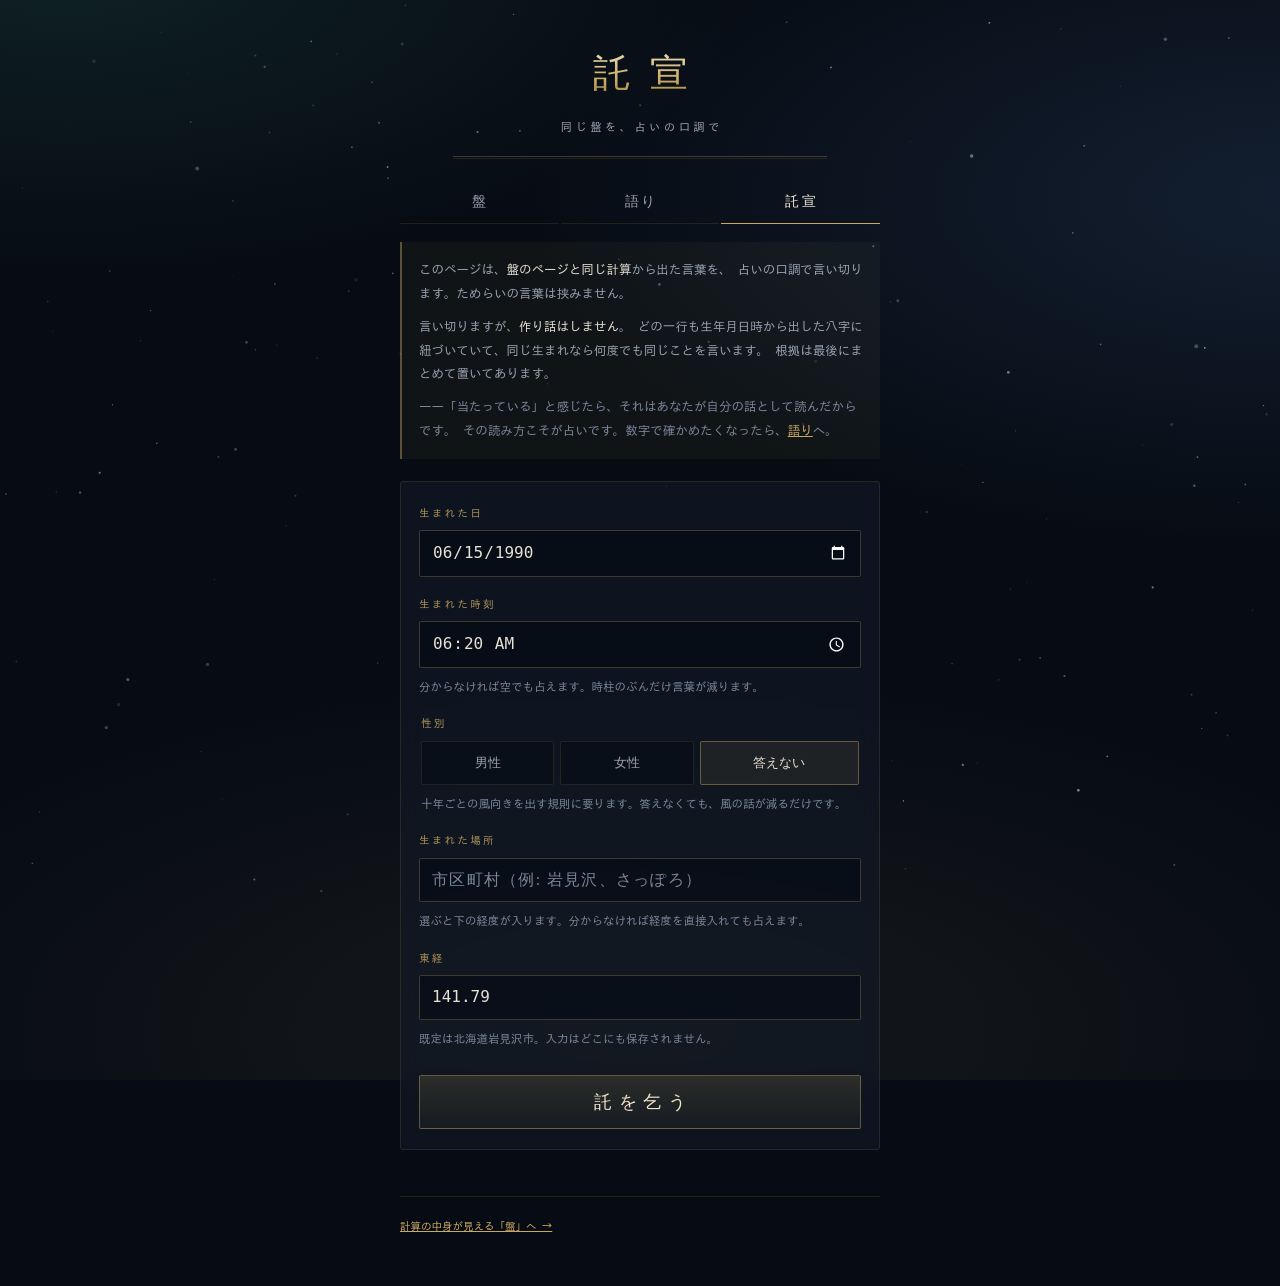
==== oracle.html @ 0c6a4d1a "Add the 託宣 page, a place box that never asks anyone, and stop the checks lying about pages Three thi" ====
<!doctype html>
<html lang="ja">
<head>
<meta charset="utf-8">
<meta name="viewport" content="width=device-width, initial-scale=1, viewport-fit=cover">
<meta name="color-scheme" content="dark">
<meta name="theme-color" content="#070C14">
<link rel="manifest" href="manifest.webmanifest">
<link rel="icon" href="app/icons/icon.svg" type="image/svg+xml">
<link rel="apple-touch-icon" href="app/icons/apple-touch-icon.png">
<!-- iOS reads these rather than the manifest for the status bar and title. The
     manifest is still what declares the scope, and the scope is what keeps a
     tap on the footer link inside the app instead of bouncing out to Safari. -->
<meta name="apple-mobile-web-app-capable" content="yes">
<meta name="apple-mobile-web-app-status-bar-style" content="black-translucent">
<meta name="apple-mobile-web-app-title" content="託宣">
<title>託宣 — 命式</title>
<link rel="stylesheet" href="app/style.css">
</head>
<body class="oracle-page">

<canvas id="sky" aria-hidden="true"></canvas>

<noscript>
  <p class="notice">このページは JavaScript で計算します。有効にしてください。</p>
</noscript>

<header class="masthead">
  <h1>託宣</h1>
  <p class="subtitle">同じ盤を、占いの口調で</p>
</header>

<nav class="tabs" aria-label="ページ">
  <a href="index.html">盤</a>
  <a href="voice.html">語り</a>
  <a href="oracle.html" aria-current="page">託宣</a>
</nav>

<main>

  <!--
    The caution, said once.

    The other two pages hedge every few sentences, and that is exactly what
    keeps them from ever landing. Here it is stated plainly at the entrance and
    then not repeated, because a warning threaded through every line is not
    honesty — it is a way of having it both ways.
  -->
  <section class="oath">
    <p>
      このページは、<strong>盤のページと同じ計算</strong>から出た言葉を、
      占いの口調で言い切ります。ためらいの言葉は挟みません。
    </p>
    <p>
      言い切りますが、<strong>作り話はしません</strong>。
      どの一行も生年月日時から出した八字に紐づいていて、同じ生まれなら何度でも同じことを言います。
      根拠は最後にまとめて置いてあります。
    </p>
    <p class="oath-close">
      ——「当たっている」と感じたら、それはあなたが自分の話として読んだからです。
      その読み方こそが占いです。数字で確かめたくなったら、<a href="voice.html">語り</a>へ。
    </p>
  </section>

  <div id="boot" class="boot"><p class="boot-line">天体暦を読み込んでいます…</p></div>

  <form id="form" class="panel" hidden>
    <div class="field">
      <label for="birthdate">生まれた日</label>
      <input type="date" id="birthdate" name="birthdate" value="1990-06-15"
             min="1800-01-01" max="2399-12-31" required>
    </div>

    <div class="field">
      <label for="birthtime">生まれた時刻</label>
      <input type="time" id="birthtime" name="birthtime" value="06:20" step="60">
      <p class="hint">分からなければ空でも占えます。時柱のぶんだけ言葉が減ります。</p>
    </div>

    <fieldset class="field">
      <legend id="sex-label">性別</legend>
      <div id="sex" class="choices" role="group" aria-labelledby="sex-label"></div>
      <p class="hint">十年ごとの風向きを出す規則に要ります。答えなくても、風の話が減るだけです。</p>
    </fieldset>

    <div class="field">
      <label for="longitude">東経</label>
      <input type="number" id="longitude" value="141.79" min="122" max="154" step="any" inputmode="decimal" required>
      <p class="hint">既定は北海道岩見沢市。入力はどこにも保存されません。</p>
    </div>

    <button type="submit" class="primary" id="cast">託を乞う</button>
  </form>

  <div id="output" class="output" hidden></div>
</main>

<footer class="colophon">
  <p class="version">
    <a href="index.html">計算の中身が見える「盤」へ →</a>
  </p>
</footer>

<script type="module" src="app/oracle-main.js"></script>
<script>
// Offline. Registered from the page rather than bundled into the modules so a
// failure here can never stop the app from running online.
if ('serviceWorker' in navigator) {
  addEventListener('load', () => {
    navigator.serviceWorker.register('sw.js', { scope: './' }).catch((error) => {
      console.warn('offline cache unavailable:', error);
    });
  });
}
</script>
</body>
</html>
---- app/style.css ----
/*
 * Visual design.
 *
 * The reference is a 羅盤 — the lacquered, brass-ruled diviner's compass — laid
 * on a night sky: concentric rings, dense registers, gold rules, and 朱 spent
 * on one thing only. The form is borrowed; none of its claims are.
 *
 * The five element colours are a system of five equal terms, so none is
 * promoted to "the accent". They appear as marks and glows beside characters
 * that already name themselves — colour is never the only encoding.
 */

:root {
  /*
   * 五行五色, re-stepped for a dark ground.
   *
   * The original spec palette (木 #2E5E4E, 火 #A8322D, 土 #A88B3F, 金 #D8D5CC,
   * 水 #1C2430) fails as a categorical set here, measured rather than judged:
   * 木↔火 separate by only ΔE 5.6 under protanopia, and 水 *is* the background
   * (contrast 1.12 — invisible). These keep the same five hues and readings but
   * pass CVD separation (worst pair ΔE 8.6), the normal-vision floor (16.0) and
   * 3:1 contrast on every slot. 金 stays near-achromatic because that is what
   * 金 means; the 干支 character beside it always carries the identity.
   */
  --el-wood:  #3FA98A;
  --el-fire:  #E2574B;
  --el-earth: #D9A441;
  --el-metal: #DED8CA;
  --el-water: #5A8FD8;

  /* Ground and rules */
  --ground: #070C14;
  --ground-2: #0C1420;
  --panel: rgba(18, 27, 40, 0.62);
  --brass: #C9A961;
  --brass-dim: rgba(201, 169, 97, 0.42);
  --brass-faint: rgba(201, 169, 97, 0.16);
  --cinnabar: #D4514A;

  --ink: #E7E1D4;
  --ink-dim: #98A2B0;
  /*
   * The smallest text in the app carries the source chips (.cite) and every
   * disclaimer (.hint) — the two things that have to be readable for the
   * honesty claims to mean anything. The old #626C7C measured 3.69:1 on the
   * ground and 3.23:1 over the aurora, both under the 4.5:1 floor for text
   * this size. Same hue, raised until it passes: 5.32:1 and 4.65:1.
   */
  --ink-faint: #7A869A;
  --rule: rgba(201, 169, 97, 0.13);
  --rule-strong: rgba(201, 169, 97, 0.28);

  /* No web fonts: fetching one would break "no network after load".
     iOS supplies Hiragino Mincho, which sets vertically — the chart is built
     around that. Fallbacks are all faces that set vertically, because a font
     without vertical metrics gives every glyph a zero vertical advance and
     piles the characters on top of one another. */
  --mincho: "Hiragino Mincho ProN", "HiraMinProN-W3", "Yu Mincho", YuMincho,
            "Noto Serif JP", "Noto Serif CJK JP", "Source Han Serif JP",
            "IPAmjMincho", "IPAMincho", "MS Mincho", "Songti SC", serif;
  --mono: ui-monospace, "SF Mono", SFMono-Regular, Menlo, "DejaVu Sans Mono", monospace;
  --gothic: "Hiragino Sans", "Hiragino Kaku Gothic ProN", "Yu Gothic",
            "Noto Sans JP", "Noto Sans CJK JP", "IPAGothic", system-ui, sans-serif;
}

*, *::before, *::after { box-sizing: border-box; }
html { -webkit-text-size-adjust: 100%; }

body {
  margin: 0;
  padding: 0 16px calc(40px + env(safe-area-inset-bottom));
  background: var(--ground);
  color: var(--ink);
  font-family: var(--gothic);
  font-size: 15px;
  line-height: 1.75;
  overflow-x: hidden;
}

/* Two soft aurorae, fixed behind everything. Large, slow, and low-contrast so
   they read as depth rather than as decoration. */
body::before {
  content: "";
  position: fixed;
  inset: -20% -30%;
  z-index: -2;
  pointer-events: none;
  background:
    radial-gradient(48% 34% at 22% 12%, rgba(63, 169, 138, 0.13), transparent 70%),
    radial-gradient(52% 38% at 82% 30%, rgba(90, 143, 216, 0.14), transparent 72%),
    radial-gradient(60% 40% at 50% 96%, rgba(201, 169, 97, 0.08), transparent 70%),
    var(--ground);
}

#sky {
  position: fixed;
  inset: 0;
  z-index: -1;
  width: 100%;
  height: 100%;
  pointer-events: none;
}

main { max-width: 480px; margin: 0 auto; position: relative; }

/* --- masthead ------------------------------------------------------------ */

.masthead {
  max-width: 480px;
  margin: 0 auto;
  padding: 40px 0 22px;
  text-align: center;
  position: relative;
}
.masthead h1 {
  font-family: var(--mincho);
  font-size: 38px;
  font-weight: 400;
  letter-spacing: 0.5em;
  margin: 0;
  text-indent: 0.5em;
  background: linear-gradient(180deg, #F6EBD2 0%, var(--brass) 62%, #8A6E33 100%);
  -webkit-background-clip: text;
  background-clip: text;
  color: transparent;
}
.subtitle {
  margin: 10px 0 0;
  font-size: 11px;
  color: var(--ink-dim);
  letter-spacing: 0.34em;
  text-indent: 0.34em;
}
/* A brass double-rule, as on the rim of a compass. */
.masthead::after {
  content: "";
  display: block;
  margin: 20px auto 0;
  width: 78%;
  height: 3px;
  border-top: 1px solid var(--rule-strong);
  border-bottom: 1px solid var(--rule);
}

/* --- boot / failure ------------------------------------------------------ */

.boot { padding: 46px 0; color: var(--ink-dim); font-size: 13px; text-align: center; }
.boot-line { margin: 0; letter-spacing: 0.16em; }
.boot.failed { text-align: left; color: var(--ink); }
.boot.failed .boot-line { margin-bottom: 12px; }
.boot .remedy {
  margin: 0;
  font-size: 12.5px;
  color: var(--ink-dim);
  border-left: 2px solid var(--cinnabar);
  padding-left: 13px;
}

/* --- form ---------------------------------------------------------------- */

.panel {
  padding: 22px 18px 20px;
  margin-top: 22px;
  background: var(--panel);
  border: 1px solid var(--rule);
  border-radius: 3px;
  -webkit-backdrop-filter: blur(9px);
  backdrop-filter: blur(9px);
}

.field { margin-bottom: 18px; border: 0; padding: 0; min-width: 0; }
.field-pair { display: flex; gap: 12px; }
.field-pair .field { flex: 1 1 0; }

label, legend {
  display: block;
  font-size: 10.5px;
  letter-spacing: 0.22em;
  color: var(--brass);
  margin-bottom: 8px;
  padding: 0;
  opacity: 0.85;
}

input[type="date"], input[type="time"], input[type="number"], input[type="text"] {
  width: 100%;
  padding: 11px 12px;
  background: rgba(7, 12, 20, 0.66);
  border: 1px solid var(--rule-strong);
  border-radius: 2px;
  color: var(--ink);
  font-family: var(--mono);
  font-size: 16px; /* 16px keeps iOS from zooming the viewport on focus */
  line-height: 1.3;
  min-height: 44px;
}
input:focus-visible { outline: none; border-color: var(--brass); }
input[type="text"] { font-family: var(--mincho); letter-spacing: 0.08em; }
input::placeholder { color: var(--ink-faint); }
/* min-width:0 lets a flex item shrink below its intrinsic width. */
.field-pair .field { min-width: 0; }

.choices { display: flex; flex-wrap: wrap; gap: 6px; }
.choice {
  flex: 1 1 auto;
  padding: 9px 4px;
  min-height: 44px;
  background: rgba(7, 12, 20, 0.6);
  border: 1px solid var(--rule);
  border-radius: 2px;
  color: var(--ink-dim);
  font-family: var(--mono);
  font-size: 13px;
  cursor: pointer;
  white-space: nowrap;
  transition: border-color 180ms ease, color 180ms ease;
}
.choice[aria-pressed="true"] {
  color: var(--ink);
  border-color: var(--brass-dim);
  background: rgba(201, 169, 97, 0.09);
}

.hint { margin: 9px 0 0; font-size: 11.5px; line-height: 1.7; color: var(--ink-faint); }
.hint a { color: var(--ink-dim); }
.hint strong { color: var(--ink-dim); font-weight: 400; }

button.primary {
  width: 100%;
  min-height: 50px;
  margin-top: 8px;
  padding: 14px;
  background: linear-gradient(180deg, rgba(201, 169, 97, 0.16), rgba(201, 169, 97, 0.05));
  border: 1px solid var(--brass-dim);
  border-radius: 2px;
  color: #F2E6CB;
  font-family: var(--mincho);
  font-size: 18px;
  letter-spacing: 0.36em;
  text-indent: 0.36em;
  cursor: pointer;
}
button.primary:active { background: rgba(201, 169, 97, 0.2); }

/* --- sections ------------------------------------------------------------ */

.output { padding-top: 6px; }
.section { margin-top: 34px; }
.section > h2 {
  font-size: 10.5px;
  font-weight: 400;
  letter-spacing: 0.26em;
  color: var(--brass);
  opacity: 0.85;
  margin: 0 0 14px;
  padding-bottom: 8px;
  border-bottom: 1px solid var(--rule);
}

/* --- 天盤 ---------------------------------------------------------------- */

.dial-wrap { margin: 4px -4px 0; }
.dial { width: 100%; height: auto; display: block; overflow: visible; }

.dial-rim { fill: none; stroke: var(--brass-dim); stroke-width: 1; }
.dial-rule { fill: none; stroke: var(--brass-faint); stroke-width: 1; }

.sector { fill: rgba(201, 169, 97, 0.035); stroke: var(--brass-faint); stroke-width: 0.7; }
.sector.is-live {
  fill: rgba(201, 169, 97, 0.16);
  stroke: var(--brass-dim);
  stroke-width: 1;
}
.sector-label {
  font-family: var(--mincho);
  font-size: 15px;
  fill: var(--ink-faint);
  transition: fill 400ms ease, font-size 400ms ease;
}
.sector-label.is-live { fill: #F4E7C8; font-size: 18px; }

.tick { stroke: var(--brass-faint); stroke-width: 1; }
.tick-setsu { stroke: var(--brass-dim); stroke-width: 1.4; }

/* 立春: the origin the whole ordering is measured from. */
.origin-mark { fill: var(--cinnabar); }

.sun { fill: #FFE9A8; }
.sun-ray {
  stroke: rgba(255, 233, 168, 0.32);
  stroke-width: 1;
  stroke-dasharray: 2 5;
}

.hour-sector { fill: rgba(90, 143, 216, 0.05); stroke: var(--brass-faint); stroke-width: 0.7; }
.hour-sector.is-live { fill: rgba(201, 169, 97, 0.14); stroke: var(--brass-dim); }
.hour-label {
  font-family: var(--mincho);
  font-size: 12px;
  fill: var(--ink-faint);
  transition: fill 400ms ease;
}
.hour-label.is-live { fill: var(--ink); font-size: 14px; }

/* The two clocks. The angle between them is the correction. */
.hand { transform-box: view-box; transform-origin: 180px 180px; }
.hand-line { stroke-width: 2; stroke-linecap: round; }
.hand-standard .hand-line { stroke: var(--ink-dim); stroke-dasharray: 4 3; }
.hand-standard .hand-tip { fill: var(--ink-faint); }
.hand-apparent .hand-line { stroke: #F7E9C6; stroke-width: 2.5; }
.hand-apparent .hand-tip { fill: #F4E7C8; }
.hand.is-active .hand-line { filter: url(#soft-glow); }
/* The wedge between the two clocks. At 27 minutes this is only ~7° wide, so it
   is lit brightly and the exact times are also printed below the dial — the
   geometry stays honest instead of being exaggerated to look impressive. */
.clock-gap { fill: rgba(201, 169, 97, 0.22); }

/* The error bar, swept around the active clock. */
.error-arc {
  fill: none;
  stroke: var(--cinnabar);
  stroke-width: 3;
  stroke-linecap: round;
}

.core-stem {
  font-family: var(--mincho);
  font-size: 46px;
  fill: var(--ink);
}
.core-stem.el-wood  { fill: var(--el-wood); }
.core-stem.el-fire  { fill: var(--el-fire); }
.core-stem.el-earth { fill: var(--el-earth); }
.core-stem.el-metal { fill: var(--el-metal); }
.core-stem.el-water { fill: var(--el-water); }
.core-caption { font-size: 8.5px; letter-spacing: 0.3em; fill: var(--ink-faint); }
.dial-note { font-size: 11px; letter-spacing: 0.2em; fill: var(--ink-faint); }

.dial-readout {
  display: grid;
  grid-template-columns: auto 1fr auto;
  gap: 6px 10px;
  align-items: center;
  margin-top: 10px;
  padding: 11px 13px;
  border: 1px solid var(--rule);
  border-radius: 3px;
  background: rgba(18, 27, 40, 0.42);
  font-family: var(--mono);
  font-size: 12px;
}
.dial-readout i { width: 16px; height: 2px; border-radius: 1px; display: block; }
.dial-readout .k-std { background: var(--ink-dim); }
.dial-readout .k-app { background: var(--brass); }
.dial-readout .k-err { background: var(--cinnabar); }
.dial-readout .ro-name { color: var(--ink-dim); font-family: var(--gothic); font-size: 11.5px; }
.dial-readout .ro-value { text-align: right; color: var(--ink); }
.dial-readout .ro-value.dim { color: var(--ink-dim); }
.dial-readout .ro-delta { color: var(--brass); }

/* The inspect line the dial writes into on touch or keyboard focus. */
.dial-inspect {
  margin: 10px 0 0;
  min-height: 1.9em;
  font-size: 12px;
  color: var(--ink-faint);
  text-align: center;
  transition: color 200ms ease;
}
.dial-inspect.is-live { color: var(--ink-dim); }
.dial-inspect .ins-value {
  font-family: var(--mono);
  color: var(--ink);
  margin-right: 9px;
}
.dial-inspect .ins-title { font-family: var(--mincho); font-size: 14px; color: var(--ink); }
.dial-inspect .ins-note { margin-left: 9px; font-family: var(--mono); font-size: 11px; }

/* Marks respond to being touched or focused. */
.sector, .hour-sector { transition: fill 160ms ease, stroke 160ms ease; }
.sector.is-hot { fill: rgba(201, 169, 97, 0.26); stroke: var(--brass); }
.hour-sector.is-hot { fill: rgba(201, 169, 97, 0.22); stroke: var(--brass); }
.sector:focus-visible, .hour-sector:focus-visible { outline: none; stroke: var(--brass); stroke-width: 2; }
.sector, .hour-sector { cursor: pointer; }

/* Only the sectors are hit targets. Everything drawn over them — the branch
   characters, the hands, the Sun — must let the pointer through, or the mark
   stops responding exactly where the reader aims: at the character. */
.sector-label, .hour-label, .tick, .origin-mark, .sun, .sun-ray,
.hand, .clock-gap, .error-arc, .core-stem, .core-caption, .core-halo,
.dial-note, .dial-rim, .dial-rule { pointer-events: none; }

/* --- the four pillars ---------------------------------------------------- */

/* In vertical-rl the inline axis runs top-to-bottom and the block axis runs
   right-to-left, which inverts what flex-direction means. `column` on the
   chart lays the pillars out horizontally, right to left; `row` inside a
   pillar stacks its characters downwards. Swapping these two is what makes a
   "vertical" chart come out sideways. */
.chart {
  writing-mode: vertical-rl;
  text-orientation: upright;
  display: flex;
  flex-direction: column;
  justify-content: space-around;
  align-items: flex-start;
  font-family: var(--mincho);
  padding: 22px 10px 20px;
  border-top: 1px solid var(--rule-strong);
  border-bottom: 1px solid var(--rule-strong);
  background: linear-gradient(180deg, rgba(18, 27, 40, 0.5), rgba(7, 12, 20, 0.2));
  /* An orthogonal flow sizes its block axis (the width) to content, so the
     width has to be asked for explicitly to spread the four pillars. */
  width: 100%;
  overflow-x: auto;
}

.pillar { display: flex; flex-direction: row; align-items: center; gap: 15px; }
/* Left as normal inline flow: the inline axis already runs downwards, so the
   two characters stack without any flex involvement. Making this a flex
   container collapses the glyphs to zero inline size. */
.pillar-glyphs { display: block; text-align: center; }

.pillar-label {
  font-size: 10px;
  color: var(--brass);
  opacity: 0.7;
  letter-spacing: 0.24em;
  font-family: var(--gothic);
}

.glyph {
  position: relative;
  display: inline-block;
  font-size: 42px;
  line-height: 1.3;
  color: #EFE9DB;
  text-shadow: 0 0 18px var(--mark, transparent);
}
/* The element mark: a thin rule alongside the character. Physical positioning
   is deliberate — the writing mode is known and fixed here. */
.glyph::before {
  content: "";
  position: absolute;
  left: -8px;
  top: 50%;
  transform: translateY(-50%);
  width: 2px;
  height: 27px;
  background: var(--mark, transparent);
  border-radius: 1px;
  box-shadow: 0 0 7px var(--mark, transparent);
}
.glyph.wood  { --mark: var(--el-wood); }
.glyph.fire  { --mark: var(--el-fire); }
.glyph.earth { --mark: var(--el-earth); }
.glyph.metal { --mark: var(--el-metal); }
.glyph.water { --mark: var(--el-water); }

.pillar-empty {
  font-size: 22px;
  color: var(--ink-faint);
  font-family: var(--mono);
  writing-mode: horizontal-tb;
}

/* The one place motion is spent: a pillar that changes physically swaps. */
@keyframes swap-out {
  from { transform: translateY(0); opacity: 1; }
  to   { transform: translateY(-15px); opacity: 0; }
}
@keyframes swap-in {
  from { transform: translateY(18px); opacity: 0; }
  to   { transform: translateY(0); opacity: 1; }
}
.glyph.is-leaving { animation: swap-out 150ms ease forwards; }
.glyph.is-entering { animation: swap-in 280ms cubic-bezier(.2,.7,.3,1) forwards; }

/* --- 五行 balance -------------------------------------------------------- */

.balance { display: grid; gap: 9px; }
.balance-row { display: grid; grid-template-columns: 22px 1fr 20px; align-items: center; gap: 10px; }
.balance-name { font-family: var(--mincho); font-size: 16px; }
.balance-track {
  height: 6px;
  border-radius: 3px;
  background: rgba(255, 255, 255, 0.05);
  overflow: hidden;
}
.balance-fill { height: 100%; border-radius: 3px; }
.balance-count { font-family: var(--mono); font-size: 12px; color: var(--ink-dim); text-align: right; }
.balance-row.is-empty .balance-name,
.balance-row.is-empty .balance-count { color: var(--ink-faint); opacity: 0.55; }
.balance-sources {
  margin: 10px 0 0;
  font-size: 11px;
  color: var(--ink-faint);
  font-family: var(--mono);
  line-height: 1.9;
}

.el-wood  { color: var(--el-wood); }
.el-fire  { color: var(--el-fire); }
.el-earth { color: var(--el-earth); }
.el-metal { color: var(--el-metal); }
.el-water { color: var(--el-water); }
.bg-wood  { background: var(--el-wood); }
.bg-fire  { background: var(--el-fire); }
.bg-earth { background: var(--el-earth); }
.bg-metal { background: var(--el-metal); }
.bg-water { background: var(--el-water); }

/* --- the reading (§8) ---------------------------------------------------- */

.reading-lead {
  padding: 14px 15px;
  margin-bottom: 6px;
  border: 1px solid var(--rule);
  border-radius: 3px;
  background: rgba(201, 169, 97, 0.06);
}
.reading-lead-text {
  margin: 0;
  font-family: var(--mincho);
  font-size: 18px;
  line-height: 1.8;
  color: #F2E9D6;
}

.reading-group {
  display: flex;
  align-items: baseline;
  gap: 10px;
  margin: 22px 0 10px;
  padding-bottom: 6px;
  border-bottom: 1px solid var(--rule);
}
.reading-group-label {
  font-family: var(--mincho);
  font-size: 15px;
  color: var(--brass);
  letter-spacing: 0.2em;
}
.reading-group-note { font-size: 11px; color: var(--ink-faint); }

.reading { display: grid; gap: 14px; }
.reading-item {
  border-left: 2px solid var(--brass-dim);
  padding: 2px 0 2px 13px;
}
.reading-text {
  margin: 0;
  font-family: var(--mincho);
  font-size: 15px;
  line-height: 1.9;
  color: var(--ink);
}
/* The citations are quiet but never hidden — they are the guarantee. */
.reading-freq {
  margin: 6px 0 0;
  font-family: var(--mono);
  font-size: 11px;
  color: var(--ink-faint);
}
/* An unusual configuration is the part of a chart worth looking at. */
.reading-freq.is-rare { color: var(--brass); }

.reading-source {
  margin: 7px 0 0;
  display: flex;
  flex-wrap: wrap;
  gap: 5px;
}
.cite {
  font-family: var(--mono);
  font-size: 10px;
  line-height: 1.6;
  color: var(--ink-faint);
  border: 1px solid var(--rule);
  border-radius: 2px;
  padding: 1px 6px;
  white-space: nowrap;
}

.gloss { margin-top: 20px; border-top: 1px solid var(--rule); }
.gloss-summary {
  list-style: none;
  padding: 11px 0;
  font-size: 11.5px;
  letter-spacing: 0.16em;
  color: var(--brass);
  cursor: pointer;
}
.gloss-summary::-webkit-details-marker { display: none; }
.gloss-summary::after { content: " ＋"; color: var(--ink-faint); }
.gloss[open] .gloss-summary::after { content: " −"; }
.gloss th { font-family: var(--mincho); font-size: 14px; color: var(--ink); white-space: nowrap; padding-right: 12px; }
.gloss td { font-size: 11.5px; color: var(--ink-dim); line-height: 1.75; }

/* --- 時の欄 — four zoom levels in one column ----------------------------- */

.when { display: grid; gap: 3px; margin: 2px 0 16px; }
.when-row {
  display: grid;
  grid-template-columns: 44px 1fr auto auto;
  align-items: center;
  gap: 10px;
  padding: 10px 12px;
  border-left: 3px solid var(--ink-faint);
  background: rgba(18, 27, 40, 0.45);
  border-radius: 0 2px 2px 0;
}
.when-row.is-needed { border-left-color: var(--el-wood); }
.when-row.is-avoided { border-left-color: var(--el-fire); }
.when-scale { font-size: 11px; color: var(--brass); letter-spacing: 0.1em; }
.when-when { font-family: var(--mono); font-size: 11px; color: var(--ink-faint); }
.when-pillar { font-family: var(--mincho); font-size: 18px; letter-spacing: 0.1em; }
.when-fit { font-size: 11.5px; color: var(--ink-dim); min-width: 3.6em; text-align: right; }
.when-row.is-needed .when-fit { color: var(--el-wood); }
.when-row.is-avoided .when-fit { color: var(--el-fire); }
/* The innermost scale is the one a returning reader came for. */
.when-row:last-child { box-shadow: inset 0 0 0 1px var(--brass-faint); }

/* --- 大運 timeline ------------------------------------------------------- */

.luck { display: grid; gap: 3px; margin: 4px 0 14px; }
.luck-row {
  display: grid;
  grid-template-columns: 78px 1fr auto;
  align-items: center;
  gap: 10px;
  padding: 9px 11px;
  border-left: 3px solid var(--ink-faint);
  background: rgba(18, 27, 40, 0.4);
  border-radius: 0 2px 2px 0;
  font-size: 12.5px;
}
.luck-row.is-needed { border-left-color: var(--el-wood); }
.luck-row.is-avoided { border-left-color: var(--el-fire); }
.luck-row.is-neutral { border-left-color: var(--ink-faint); }
.luck-row.is-now {
  background: rgba(201, 169, 97, 0.14);
  box-shadow: inset 0 0 0 1px var(--brass-dim);
}
.luck-age { font-family: var(--mono); color: var(--ink-dim); font-size: 11.5px; }
.luck-pillar { font-family: var(--mincho); font-size: 17px; letter-spacing: 0.1em; }
.luck-fit { font-size: 11.5px; color: var(--ink-dim); }
.luck-row.is-needed .luck-fit { color: var(--el-wood); }
.luck-row.is-avoided .luck-fit { color: var(--el-fire); }
.luck-now {
  grid-column: 1 / -1;
  font-family: var(--mono);
  font-size: 10.5px;
  color: var(--brass);
}

/* --- 語り page ----------------------------------------------------------- */

/* States the change of register before anything else on the page. */
.register {
  max-width: 480px;
  margin: 0 auto 6px;
  padding: 13px 15px;
  border: 1px solid var(--rule-strong);
  border-left: 2px solid var(--cinnabar);
  border-radius: 3px;
  background: rgba(212, 81, 74, 0.06);
  font-size: 12px;
  line-height: 1.85;
  color: var(--ink-dim);
}
.register strong { color: var(--ink); font-weight: 400; }
.register a { color: var(--brass); }

/* The name, first and largest — it is what the reader keeps. */
.hero {
  margin-top: 22px;
  padding: 24px 20px 20px;
  border: 1px solid var(--brass-dim);
  border-radius: 3px;
  background: linear-gradient(180deg, rgba(201,169,97,0.10), rgba(201,169,97,0.02));
  text-align: center;
}
.hero-eyebrow {
  margin: 0;
  font-size: 10.5px;
  letter-spacing: 0.3em;
  color: var(--brass);
  opacity: 0.8;
}
.hero-name {
  margin: 8px 0 0;
  font-family: var(--mincho);
  font-size: 40px;
  line-height: 1.35;
  letter-spacing: 0.1em;
  background: linear-gradient(180deg, #FBF2DE 0%, var(--brass) 70%, #96773A 100%);
  -webkit-background-clip: text;
  background-clip: text;
  color: transparent;
}
.hero-verdict {
  margin: 14px 0 0;
  display: flex;
  align-items: center;
  justify-content: center;
  gap: 10px;
  flex-wrap: wrap;
}
.hero-badge {
  font-family: var(--mincho);
  font-size: 15px;
  letter-spacing: 0.16em;
  padding: 3px 12px;
  border-radius: 2px;
  border: 1px solid var(--rule-strong);
}
.hero-badge.is-weak { color: var(--el-water); border-color: rgba(90,143,216,0.5); }
.hero-badge.is-strong { color: var(--el-fire); border-color: rgba(226,87,75,0.5); }
.hero-badge.is-neutral { color: var(--el-earth); border-color: rgba(217,164,65,0.5); }
.hero-need { font-family: var(--mincho); font-size: 17px; color: var(--ink); }
/* The one sentence a reader would repeat to somebody else. */
.hero-line {
  margin: 14px 0 0;
  padding-top: 13px;
  border-top: 1px solid var(--rule);
  font-family: var(--mincho);
  font-size: 15.5px;
  line-height: 1.85;
  color: #F2E9D6;
}
.hero-freq {
  margin: 12px 0 0;
  font-family: var(--mono);
  font-size: 10.5px;
  color: var(--ink-faint);
  line-height: 1.6;
}

/* Plain headings: readable size, not a whispered 10px label. */
.plain-h2 {
  font-family: var(--mincho);
  font-size: 21px !important;
  letter-spacing: 0.06em !important;
  color: #F2E9D6 !important;
  opacity: 1 !important;
  margin: 0 0 10px !important;
  padding-bottom: 10px !important;
}
.voice-lead {
  margin: 0 0 14px;
  font-size: 13px;
  color: var(--brass);
  line-height: 1.7;
}
.hero-tag {
  margin: 8px 0 0;
  font-size: 13px;
  color: var(--ink-dim);
  letter-spacing: 0.04em;
}
.voice-strong { color: #FBF2DE; font-weight: 400; border-bottom: 1px solid var(--brass-dim); }
.cite.is-term { color: var(--ink-dim); border-color: var(--rule-strong); }

.voice-text {
  margin: 0 0 14px;
  font-family: var(--mincho);
  font-size: 15.5px;
  line-height: 2.0;
  color: var(--ink);
}
.voice-text:last-child { margin-bottom: 0; }
.cite.is-freq { color: var(--brass); border-color: var(--brass-faint); }
/* Rarer than the sample could measure — the strongest rarity claim available. */
.cite.is-freq.is-unseen { color: var(--el-earth); border-color: rgba(217,164,65,0.4); }

.colophon a { color: var(--brass); }
.diverge { color: var(--el-earth); }

/* --- the correction toggle ----------------------------------------------- */

.correction {
  display: flex;
  align-items: center;
  justify-content: space-between;
  gap: 12px;
  padding: 14px 15px;
  background: var(--panel);
  border: 1px solid var(--rule);
  border-radius: 3px;
  -webkit-backdrop-filter: blur(9px);
  backdrop-filter: blur(9px);
}
.correction-text { min-width: 0; }
.correction-title { font-size: 13px; letter-spacing: 0.08em; }
.correction-sub {
  font-size: 11.5px;
  color: var(--ink-dim);
  font-family: var(--mono);
  margin-top: 4px;
}
.switch {
  flex: 0 0 auto;
  width: 54px;
  height: 30px;
  min-height: 30px;
  padding: 0;
  border-radius: 15px;
  border: 1px solid var(--rule-strong);
  background: rgba(7, 12, 20, 0.8);
  position: relative;
  cursor: pointer;
}
.switch::after {
  content: "";
  position: absolute;
  top: 3px; left: 3px;
  width: 22px; height: 22px;
  border-radius: 50%;
  background: var(--ink-faint);
  transition: transform 260ms cubic-bezier(.2,.8,.25,1), background 260ms ease;
}
.switch[aria-pressed="true"] { border-color: var(--brass-dim); }
.switch[aria-pressed="true"]::after {
  transform: translateX(24px);
  background: var(--brass);
  box-shadow: 0 0 12px rgba(201, 169, 97, 0.6);
}

.verdict { font-size: 12.5px; color: var(--ink-dim); margin: 12px 0 0; min-height: 1.75em; }
.verdict.moved { color: var(--ink); }
.verdict .moved-pillar { color: var(--cinnabar); font-family: var(--mincho); }

/* --- certainty ----------------------------------------------------------- */

.state { margin: 18px 0 0; padding-left: 13px; border-left: 2px solid var(--rule-strong); }
.state.boundary { border-color: var(--cinnabar); }
.state.unknown { border-color: var(--el-earth); }
.state-title { font-size: 12.5px; letter-spacing: 0.14em; margin: 0 0 5px; color: var(--ink); }
.state-body { font-size: 12.5px; color: var(--ink-dim); margin: 0; }
.state-body .mono { color: var(--ink); }

.parallel { display: grid; gap: 12px; margin-top: 15px; }
.parallel-item {
  border: 1px solid var(--rule);
  border-radius: 3px;
  padding: 11px 13px;
  background: rgba(18, 27, 40, 0.45);
}
.parallel-head {
  display: flex; justify-content: space-between; align-items: baseline; gap: 8px;
  font-size: 11.5px; color: var(--ink-dim); margin-bottom: 7px;
}
.parallel-pillars { font-family: var(--mincho); font-size: 21px; letter-spacing: 0.18em; }
.parallel-share { font-family: var(--mono); font-size: 11px; color: var(--cinnabar); white-space: nowrap; }

/* --- registers ----------------------------------------------------------- */

table { width: 100%; border-collapse: collapse; font-size: 12px; }
th, td {
  text-align: left;
  padding: 8px 8px 8px 0;
  border-bottom: 1px solid var(--rule);
  vertical-align: baseline;
}
th { font-weight: 400; color: var(--ink-dim); }
td.num, td.mono, .mono { font-family: var(--mono); font-variant-numeric: tabular-nums; }
td.num { text-align: right; padding-right: 0; white-space: nowrap; }
tr.dominant td, tr.dominant th { color: var(--ink); }

/* 朱 is spent only here: the ingress times. */
.ingress { color: var(--cinnabar); font-family: var(--mono); }

/* --- axes ---------------------------------------------------------------- */

.axis { border-bottom: 1px solid var(--rule); }
.axis:first-of-type { border-top: 1px solid var(--rule); }
.axis-summary {
  display: flex; align-items: baseline; justify-content: space-between; gap: 10px;
  padding: 13px 0; cursor: default; list-style: none;
}
.axis.live .axis-summary { cursor: pointer; }
.axis-summary::-webkit-details-marker { display: none; }
.axis-name { font-size: 13px; }
.axis-state { font-size: 11px; color: var(--ink-faint); font-family: var(--mono); text-align: right; }
.axis.live .axis-state { color: var(--cinnabar); }
.axis-detail { padding: 0 0 15px; }
.axis-option { margin-bottom: 11px; }
.axis-option-name { font-size: 11.5px; color: var(--ink-dim); }
.axis-change { font-family: var(--mincho); font-size: 16px; letter-spacing: 0.1em; }
.axis-change .from { color: var(--ink-faint); }
.axis-change .arrow { color: var(--brass); font-family: var(--mono); padding: 0 5px; }
.axis-change .to { color: var(--ink); }

/* --- colophon ------------------------------------------------------------ */

.colophon {
  max-width: 480px;
  margin: 46px auto 0;
  padding-top: 20px;
  border-top: 1px solid var(--rule);
  font-size: 11.5px;
  line-height: 1.8;
  color: var(--ink-faint);
}
.colophon p { margin: 0 0 10px; }
.colophon .caution { color: var(--ink-dim); }
.colophon .version { font-size: 10.5px; }

.notice {
  margin: 22px 0;
  padding: 13px;
  border: 1px solid var(--cinnabar);
  border-radius: 3px;
  font-size: 13px;
  background: rgba(212, 81, 74, 0.07);
}

/* --- reveal -------------------------------------------------------------- */

@keyframes rise {
  from { opacity: 0; transform: translateY(10px); }
  to   { opacity: 1; transform: none; }
}
.output > * { animation: rise 520ms cubic-bezier(.2,.7,.3,1) backwards; }
.output > *:nth-child(2) { animation-delay: 60ms; }
.output > *:nth-child(3) { animation-delay: 110ms; }
.output > *:nth-child(4) { animation-delay: 150ms; }
.output > *:nth-child(n+5) { animation-delay: 190ms; }

/* --- 生まれた場所 ----------------------------------------------------------
 *
 * The suggestion list is absolutely positioned so it does not push the form
 * around as somebody types — a field that reflows under the thumb on every
 * keystroke is worse than no suggestions.
 */

.place-field { position: relative; }
.place-box { position: relative; }
.place-list {
  position: absolute;
  z-index: 5;
  left: 0;
  right: 0;
  top: calc(100% + 2px);
  margin: 0;
  padding: 0;
  list-style: none;
  max-height: 232px;
  overflow-y: auto;
  background: #0C1420;
  border: 1px solid var(--brass-dim);
  border-radius: 2px;
  box-shadow: 0 10px 26px rgba(0, 0, 0, 0.55);
}
.place-item {
  display: flex;
  align-items: baseline;
  justify-content: space-between;
  gap: 10px;
  padding: 10px 12px;
  min-height: 44px;
  cursor: pointer;
  border-top: 1px solid var(--rule);
}
.place-item:first-child { border-top: none; }
.place-item.is-active { background: rgba(201, 169, 97, 0.12); }
.place-name { font-family: var(--mincho); font-size: 14.5px; color: var(--ink); }
.place-lon { font-family: var(--mono); font-size: 11px; color: var(--ink-faint); white-space: nowrap; }
.place-note { transition: color 200ms ease; }

/* --- 託宣 -------------------------------------------------------------------
 *
 * The other two pages are built to be scanned. This one is built to be read at
 * the speed it is spoken, so almost everything here is about slowing the eye
 * down: one column, long line-height, mincho throughout, and nothing competing
 * with the words.
 */

.tabs {
  max-width: 480px;
  margin: 0 auto 4px;
  display: flex;
  gap: 2px;
}
.tabs a {
  flex: 1 1 0;
  padding: 9px 4px;
  text-align: center;
  font-family: var(--mincho);
  font-size: 14px;
  letter-spacing: 0.18em;
  text-indent: 0.18em;
  color: var(--ink-dim);
  text-decoration: none;
  border-bottom: 1px solid var(--rule);
}
.tabs a[aria-current="page"] {
  color: #F2E9D6;
  border-bottom-color: var(--brass);
}

/* The caution, once, at the entrance. */
.oath {
  max-width: 480px;
  margin: 18px auto 0;
  padding: 16px 17px;
  border-left: 2px solid var(--brass-dim);
  background: rgba(201, 169, 97, 0.05);
}
.oath p { margin: 0 0 9px; font-size: 12.5px; line-height: 1.9; color: var(--ink-dim); }
.oath p:last-child { margin-bottom: 0; }
.oath strong { color: var(--ink); font-weight: 400; }
.oath a { color: var(--brass); }
.oath-close { color: var(--ink-faint) !important; }

.scroll { margin-top: 30px; }

/* The eight characters, stated and not explained. */
.seal {
  margin: 0 0 30px;
  display: flex;
  justify-content: center;
  gap: 14px;
  font-family: var(--mincho);
  font-size: 15px;
  letter-spacing: 0.1em;
  color: var(--brass);
  opacity: 0.7;
}

.oracle-line {
  margin: 0 0 26px;
  font-family: var(--mincho);
  font-size: 16px;
  line-height: 2.25;
  color: var(--ink);
  letter-spacing: 0.03em;
}
.oracle-line.is-title {
  margin: 0 0 34px;
  font-size: 30px;
  line-height: 1.5;
  letter-spacing: 0.14em;
  text-align: center;
  font-weight: 400;
  background: linear-gradient(180deg, #FBF2DE 0%, var(--brass) 72%, #96773A 100%);
  -webkit-background-clip: text;
  background-clip: text;
  color: transparent;
}
/* The lines the reading turns on. Weight and a rule, not colour — the five
   element hues mean something specific everywhere else in this app. */
.oracle-line.is-strong {
  font-size: 19px;
  color: #F6EBD2;
  padding-left: 14px;
  border-left: 2px solid var(--brass);
}
.oracle-line.is-close {
  margin-top: 40px;
  padding-top: 26px;
  border-top: 1px solid var(--rule);
  font-size: 15px;
  color: var(--ink-dim);
}

.proof { margin-top: 44px; }
.proof-list { margin: 12px 0 0; padding: 0; list-style: none; }
.proof-item { padding: 9px 0; border-top: 1px solid var(--rule); }
.proof-text { margin: 0; font-size: 12.5px; line-height: 1.8; color: var(--ink-dim); }
.proof .reading-source { margin-top: 5px; }

/* --- 図: 命式・五行・大運 --------------------------------------------------
 *
 * Three rules hold across all three figures, and they came out of running the
 * palette through a validator rather than out of taste:
 *
 *   1. The five element hues carry **identity only**. A separate green/red pair
 *      for 追い風/向かい風 measured ΔE 4.4 against 木 and 火 — under the floor of
 *      15, so a full-colour reader could not tell them apart. Polarity therefore
 *      gets position (above/below the centre line) and a mark (▲▼), never a hue.
 *   2. Identity is never colour-alone. Every coloured mark is a 干支 glyph or
 *      carries its name beside it — which is also what lets 金 stay
 *      near-achromatic, as 金 should be.
 *   3. Text wears text tokens. The one exception is a glyph that *is* the datum.
 */

/* --- 命式の図 --- */

.board-fig { margin: 20px 0 0; }
.board-grid {
  display: grid;
  grid-template-columns: repeat(4, 1fr);
  gap: 2px; /* the surface gap that separates touching marks */
}
.board-col {
  padding: 10px 2px 9px;
  background: rgba(18, 27, 40, 0.5);
  border-radius: 3px;
  text-align: center;
  min-width: 0;
}
/* 日柱 is the reader; the board is read from it outward. */
.board-col.is-self { box-shadow: inset 0 0 0 1px var(--brass-dim); }
.board-pos {
  font-size: 9.5px;
  letter-spacing: 0.2em;
  color: var(--brass);
  opacity: 0.8;
}
.board-cell { margin-top: 6px; }
.board-glyph {
  display: block;
  font-family: var(--mincho);
  font-size: 30px;
  line-height: 1.15;
}
.board-god.is-self { color: var(--brass); }
.board-god {
  display: block;
  margin-top: 1px;
  font-size: 9.5px;
  letter-spacing: 0.04em;
  color: var(--ink-dim);
}
.board-hidden {
  margin-top: 8px;
  padding-top: 6px;
  border-top: 1px solid var(--rule);
  display: flex;
  justify-content: center;
  gap: 4px;
}
.board-hid { font-family: var(--mincho); font-size: 12px; color: var(--ink-faint); }
.board-hid.is-main { color: var(--ink); }
.board-cell.is-absent .board-glyph { color: var(--ink-faint); }
.board-cell.is-absent .board-god { min-height: 1em; }
.board-governs { margin-top: 7px; font-size: 9.5px; line-height: 1.5; color: var(--ink-faint); }
.board-caption, .wuxing-caption, .band-caption {
  margin: 9px 0 0;
  display: flex;
  flex-wrap: wrap;
  gap: 4px 10px;
  font-size: 10.5px;
  color: var(--ink-faint);
  line-height: 1.6;
}

/* --- 五行の図 --- */

.wuxing-fig { margin: 18px 0 0; }
.wuxing { display: block; width: 100%; max-width: 320px; margin: 0 auto; height: auto; }
.wx-sheng, .wx-ke { fill: none; }
.wx-sheng { stroke: var(--brass-dim); stroke-width: 2; }
.wx-ke { stroke: var(--ink-faint); stroke-width: 1.5; stroke-dasharray: 3 4; opacity: 0.85; }
.wx-head { fill: var(--brass-dim); }
.wx-head.is-ke { fill: var(--ink-faint); }
.wx-disc { fill: currentColor; opacity: 0.9; }
.wx-node.is-empty .wx-disc { fill: none; stroke: currentColor; stroke-width: 1.5; opacity: 0.45; }
/* 用神 gets a ring — a mark, because the hues are spoken for. */
.wx-halo { fill: none; stroke: #FBF2DE; stroke-width: 1.5; opacity: 0.85; }
.wx-label {
  font-family: var(--mincho);
  font-size: 17px;
  fill: var(--ground);
  paint-order: stroke;
}
.wx-node.is-empty .wx-label { fill: var(--ink-dim); }
.wx-count { font-family: var(--mono); font-size: 10px; fill: var(--ink-dim); }
.wx-node:focus-visible { outline: none; }
.wx-node:focus-visible .wx-disc { stroke: #FBF2DE; stroke-width: 2; }
.wx-key.is-sheng::before,
.wx-key.is-ke::before {
  content: "";
  display: inline-block;
  width: 14px;
  height: 0;
  margin-right: 5px;
  vertical-align: middle;
}
.wx-key.is-sheng::before { border-top: 2px solid var(--brass-dim); }
.wx-key.is-ke::before { border-top: 1.5px dashed var(--ink-faint); }

/* --- 大運と流年の帯 --- */

.band-fig { margin: 16px 0 0; }
.band-scroll { overflow-x: auto; overscroll-behavior-x: contain; -webkit-overflow-scrolling: touch; }
.band { display: block; height: 104px; min-width: 100%; }
.band-axis { stroke: var(--rule-strong); stroke-width: 1; }
.band-sep { stroke: var(--rule); stroke-width: 1; }
.band-decade { font-family: var(--mincho); font-size: 10px; fill: var(--ink-dim); }
/* One hue for every bar: polarity is position, and a large field of a
   categorical hue would be read as status no matter what the legend says. */
.band-bar { fill: var(--brass); opacity: 0.62; }
.band-cell.is-neutral .band-bar { fill: var(--ink-faint); opacity: 0.75; }
/* Before the 大運 starts there is no wind either way, so the run is drawn flat
   and dim — present, but making no claim. */
.band-cell.is-before .band-bar { fill: var(--ink-faint); opacity: 0.32; }
.band-cell.is-now .band-bar { opacity: 1; }
.band-age { font-family: var(--mono); font-size: 8.5px; fill: var(--ink-faint); }
.band-cell:focus-visible { outline: none; }
.band-cell:focus-visible .band-bar { stroke: #FBF2DE; stroke-width: 2; }
.band-now { stroke: #FBF2DE; stroke-width: 1.5; opacity: 0.9; }
.band-now-tag { font-size: 9px; letter-spacing: 0.1em; fill: #FBF2DE; }
.band-key.is-needed { color: var(--ink-dim); }
.band-key.is-avoided { color: var(--ink-dim); }

/* --- 目盛り: the chart as four positions ---------------------------------- */

.gauge { margin: 0 0 20px; }
.gauge:last-of-type { margin-bottom: 0; }

.gauge-poles {
  display: flex;
  align-items: baseline;
  justify-content: space-between;
  gap: 8px;
  margin-bottom: 6px;
  font-size: 12px;
  color: var(--ink);
}
/* The poles must not wrap onto each other at 320px, so they shrink instead. */
.gauge-pole { flex: 1 1 0; min-width: 0; font-family: var(--mincho); letter-spacing: 0.02em; }
.gauge-pole.is-right { text-align: right; }
.gauge-name {
  flex: 0 0 auto;
  font-size: 9.5px;
  letter-spacing: 0.22em;
  color: var(--brass);
  opacity: 0.75;
}

.gauge-track {
  position: relative;
  height: 8px;
  border-radius: 4px;
  background: rgba(255, 255, 255, 0.06);
  box-shadow: inset 0 0 0 1px var(--rule);
  overflow: hidden;
}
.gauge-fill {
  position: absolute;
  inset: 0 auto 0 0;
  border-radius: 4px 0 0 4px;
  background: linear-gradient(90deg, var(--brass-dim), var(--brass));
}
/* Leaning right: the fill starts at the right edge and grows inward, so the
   colour always sits on the pole the reader is actually being told about. */
.gauge-fill.is-right {
  inset: 0 0 0 auto;
  border-radius: 0 4px 4px 0;
  background: linear-gradient(270deg, var(--brass-dim), var(--brass));
}
/* The split point itself, so it stays legible at 0% and at 100%. */
.gauge-knob {
  position: absolute;
  top: -3px;
  bottom: -3px;
  width: 2px;
  margin-left: -1px;
  border-radius: 1px;
  background: #FBF2DE;
  box-shadow: 0 0 0 1px rgba(10, 15, 24, 0.65);
}
/* 中庸: a zone, not a tick. Sits under the fill so the fill edge stays readable. */
.gauge-band {
  position: absolute;
  top: 0;
  bottom: 0;
  /* Sits over the fill, so it stays legible on both the coloured and the empty
     part of the track. Hatched rather than tinted for the same reason. */
  background: repeating-linear-gradient(
    135deg,
    rgba(7, 12, 20, 0.42) 0 2px,
    rgba(255, 255, 255, 0.14) 2px 4px);
  border-left: 1px solid rgba(251, 242, 222, 0.55);
  border-right: 1px solid rgba(251, 242, 222, 0.55);
}
/* The flattest a board of this size can be — a reference for "37.5%". */
.gauge-mark {
  position: absolute;
  top: -2px;
  bottom: -2px;
  width: 1px;
  background: rgba(251, 242, 222, 0.5);
}
.gauge.is-strong .gauge-fill { background: linear-gradient(90deg, rgba(226,87,75,0.35), var(--el-fire)); }
.gauge.is-weak .gauge-fill { background: linear-gradient(90deg, rgba(90,143,216,0.35), var(--el-water)); }
.gauge.is-neutral .gauge-fill { background: linear-gradient(90deg, rgba(217,164,65,0.35), var(--el-earth)); }
.gauge.is-strong .gauge-fill.is-right { background: linear-gradient(270deg, rgba(226,87,75,0.35), var(--el-fire)); }
.gauge.is-weak .gauge-fill.is-right { background: linear-gradient(270deg, rgba(90,143,216,0.35), var(--el-water)); }
.gauge.is-neutral .gauge-fill.is-right { background: linear-gradient(270deg, rgba(217,164,65,0.35), var(--el-earth)); }

.gauge-foot {
  display: flex;
  align-items: baseline;
  gap: 8px;
  margin-top: 6px;
  font-size: 11px;
  line-height: 1.7;
  color: var(--ink-dim);
}
.gauge-reading {
  flex: 0 0 auto;
  font-family: var(--mono);
  font-size: 10.5px;
  color: var(--brass);
  white-space: nowrap;
}
.gauge-detail { flex: 1 1 auto; min-width: 0; }
.gauge-note, .gauge-warn {
  margin: 5px 0 0;
  font-size: 10.5px;
  line-height: 1.7;
  color: var(--ink-faint);
}
.gauge-warn {
  padding: 6px 9px;
  border-left: 2px solid var(--el-fire);
  background: rgba(226, 87, 75, 0.07);
  color: var(--ink-dim);
}

/* --- 箇条書き: the part that gets scanned --------------------------------- */

.bullets { margin: 0; padding: 0; list-style: none; }
.bullet {
  padding: 11px 0 10px;
  border-top: 1px solid var(--rule);
}
.bullet:first-child { border-top: none; padding-top: 2px; }
.bullet-text {
  margin: 0;
  font-family: var(--mincho);
  font-size: 14.5px;
  line-height: 1.85;
  color: var(--ink);
}
/* A bullet's own sources sit tighter than a passage's. */
.bullet .reading-source { margin-top: 6px; }
.need-absent .voice-text { font-size: 14.5px; }

/* --- motion -------------------------------------------------------------- */

@media (prefers-reduced-motion: no-preference) {
  .gauge-fill { animation: gauge-grow 620ms cubic-bezier(.2,.8,.25,1) both; }
  /* A reading is spoken, and speech has pacing. The delay carries no
     information — under reduced motion every line is simply already there. */
  .oracle-line.is-timed { animation: oracle-speak 900ms ease-out both; }
  /* The 生 ring and the 剋 star draw themselves in, in that order, because that
     is the order the diagram is read. Motion is never the only carrier: the
     figure is complete and correct the instant it stops. */
  .wx-sheng { animation: wx-draw 900ms ease-out both; }
  /* The 剋 lines are dashed to distinguish them from the 生 arcs, so they cannot
     be drawn in by animating stroke-dasharray — that overwrites the pattern and
     they arrive solid. They fade instead, and keep their dashes. */
  .wx-ke { animation: wx-fade 700ms 320ms ease-out both; }
  .wx-node { animation: wx-pop 460ms 420ms cubic-bezier(.2,.9,.3,1.2) both; }
  .band-cell { animation: band-rise 520ms cubic-bezier(.2,.8,.25,1) both; }
  .board-col { animation: board-in 460ms cubic-bezier(.2,.8,.25,1) both; }
  .board-col:nth-child(2) { animation-delay: 60ms; }
  .board-col:nth-child(3) { animation-delay: 120ms; }
  .board-col:nth-child(4) { animation-delay: 180ms; }
}
@keyframes wx-draw {
  from { stroke-dasharray: 0 260; }
  to { stroke-dasharray: 260 0; }
}
@keyframes wx-fade {
  from { opacity: 0; }
  to { opacity: 0.85; }
}
@keyframes oracle-speak {
  from { opacity: 0; transform: translateY(10px); }
  to { opacity: 1; transform: none; }
}
@keyframes wx-pop {
  from { opacity: 0; transform: scale(0.7); }
  to { opacity: 1; transform: scale(1); }
}
.wx-node { transform-box: fill-box; transform-origin: center; }
@keyframes band-rise {
  from { opacity: 0; transform: scaleY(0.1); }
  to { opacity: 1; transform: scaleY(1); }
}
.band-cell { transform-box: fill-box; transform-origin: center; }
@keyframes board-in {
  from { opacity: 0; transform: translateY(8px); }
  to { opacity: 1; transform: none; }
}
@keyframes gauge-grow {
  from { transform: scaleX(0); }
  to { transform: scaleX(1); }
}
.gauge-fill { transform-origin: left center; }
.gauge-fill.is-right { transform-origin: right center; }

@media (prefers-reduced-motion: reduce) {
  .switch::after,
  .sector-label, .hour-label { transition: none; }
  .hand { transition: none; }
  .glyph.is-leaving, .glyph.is-entering { animation: none; }
  .output > * { animation: none; }
  .gauge-fill { animation: none; }
  .wx-sheng, .wx-ke, .wx-node, .band-cell, .board-col { animation: none; }
  .oracle-line { animation: none; }
}
@media (prefers-reduced-motion: no-preference) {
  .hand { transition: transform 750ms cubic-bezier(.2,.8,.25,1); }
  .clock-gap, .error-arc { transition: d 750ms cubic-bezier(.2,.8,.25,1); }
}

@media (min-width: 420px) {
  .glyph { font-size: 48px; }
}
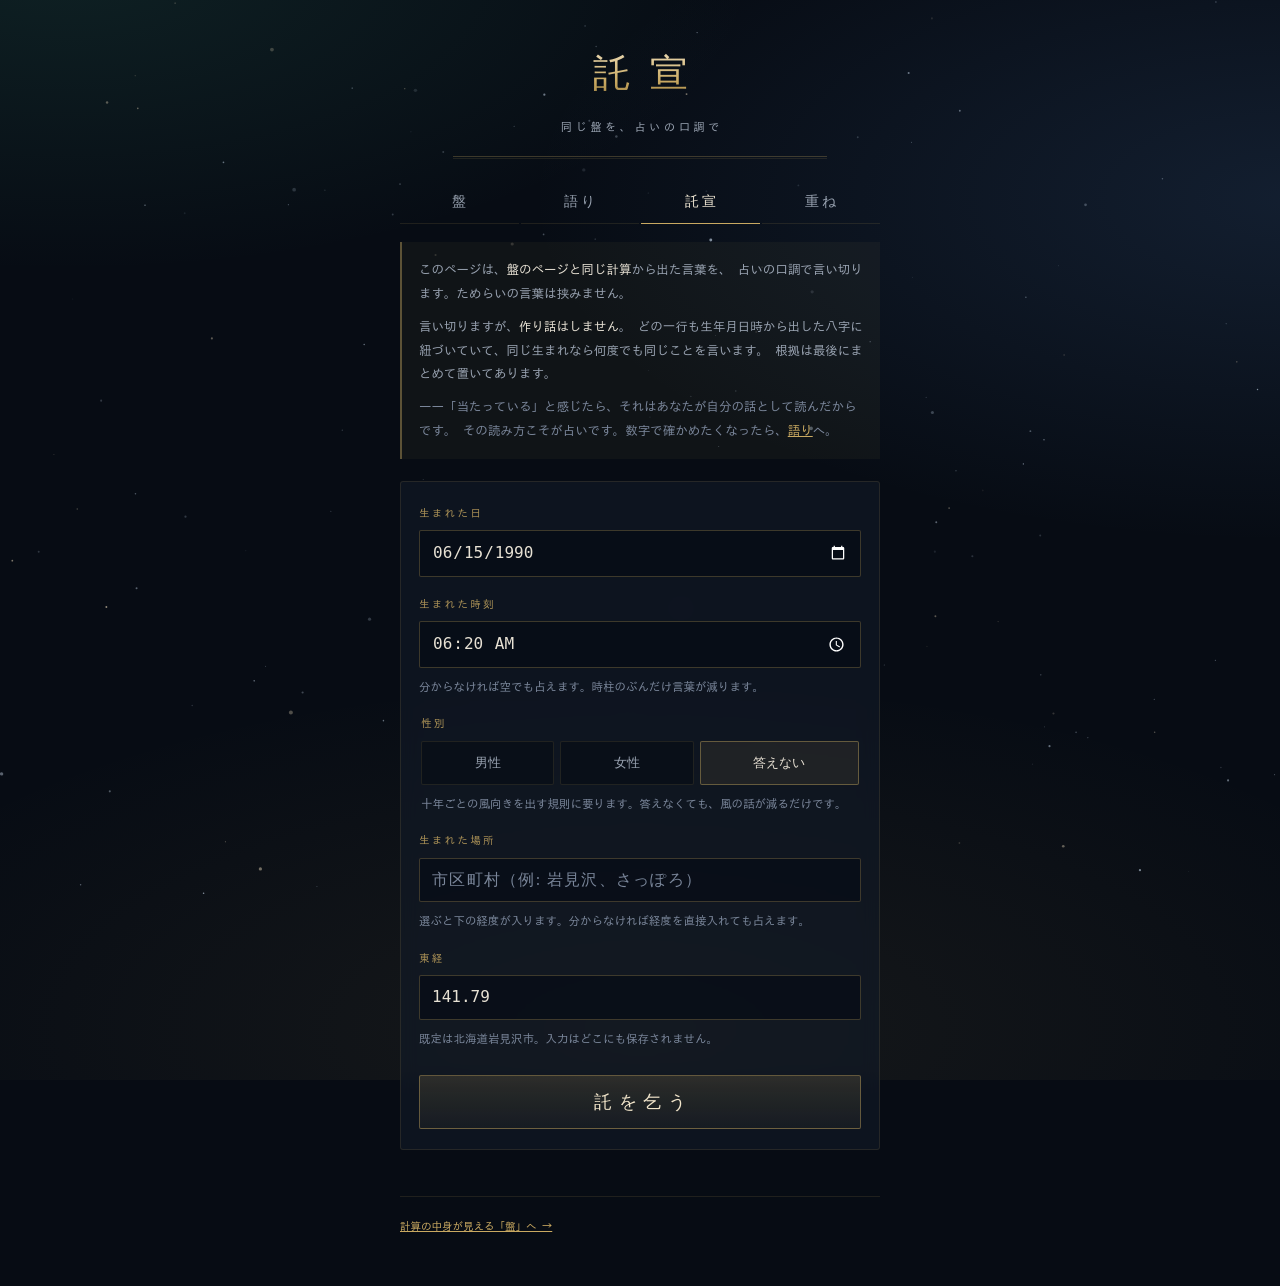
==== commit fbc86aaf: "Add the 重ね page: four more systems, and the measurement that says they do not corroborate The fourth" ====
--- a/oracle.html
+++ b/oracle.html
@@ -34,6 +34,7 @@
   <a href="index.html">盤</a>
   <a href="voice.html">語り</a>
   <a href="oracle.html" aria-current="page">託宣</a>
+  <a href="layers.html">重ね</a>
 </nav>
 
 <main>
--- a/app/style.css
+++ b/app/style.css
@@ -1414,3 +1414,87 @@
 @media (min-width: 420px) {
   .glyph { font-size: 48px; }
 }
+
+/* --- 重ね（layers.html） -------------------------------------------------- */
+/*
+   Four systems side by side, and the measured agreement above them. The
+   agreement block is the only part given emphasis: the systems are the
+   working, and the number is the answer.
+*/
+.layer {
+  margin-top: 26px;
+  padding-top: 20px;
+  border-top: 1px solid var(--rule);
+}
+.layer-title {
+  font-family: var(--mincho);
+  font-size: 19px;
+  color: var(--brass);
+  letter-spacing: 0.08em;
+  margin: 0 0 6px;
+}
+.layer-lede { font-size: 13.5px; color: var(--ink-dim); margin: 0 0 14px; }
+.layer-row { margin: 14px 0; }
+.layer-value {
+  font-family: var(--mincho);
+  font-size: 17px;
+  color: var(--ink);
+  margin: 0 0 3px;
+}
+.layer-plain { font-size: 13.5px; color: var(--ink-dim); line-height: 1.8; margin: 0 0 6px; }
+/* Boundary notes and refusals: quieter than the answer, never hidden. */
+.layer-edge {
+  font-size: 12px;
+  color: var(--ink-faint);
+  line-height: 1.75;
+  margin: 6px 0 0;
+  padding-left: 10px;
+  border-left: 1px solid var(--rule);
+}
+.layer-split { margin-top: 10px; }
+.layer-share {
+  font-family: var(--mincho);
+  font-size: 14px;
+  color: var(--ink-dim);
+  margin: 4px 0;
+}
+/*
+   A withheld ascendant. Styled at the weight an answer would have had, because
+   "we will not guess this" is the finding, not an apology for a missing field.
+*/
+.layer-absent {
+  font-size: 13px;
+  color: var(--ink-dim);
+  line-height: 1.85;
+  margin: 12px 0 0;
+  padding: 12px 14px;
+  border: 1px dashed var(--rule-strong, var(--rule));
+  border-radius: 3px;
+  background: var(--panel);
+}
+
+.layer-agreement { border-top: none; padding-top: 0; }
+.agreement {
+  margin: 16px 0;
+  padding: 14px 16px;
+  background: var(--panel);
+  border-left: 2px solid var(--brass-faint, var(--rule));
+  border-radius: 2px;
+}
+.agreement-claim { font-size: 14px; color: var(--ink); line-height: 1.8; margin: 0 0 10px; }
+.agreement-numbers {
+  display: flex;
+  flex-wrap: wrap;
+  gap: 6px 14px;
+  margin: 0 0 8px;
+}
+.agreement-observed, .agreement-null, .agreement-lift {
+  font-family: var(--mincho);
+  font-size: 13px;
+  letter-spacing: 0.03em;
+}
+.agreement-observed { color: var(--ink); }
+.agreement-null { color: var(--ink-faint); }
+.agreement-lift { color: var(--brass); }
+.agreement-verdict { font-size: 12.5px; color: var(--ink-dim); line-height: 1.75; margin: 0; }
+.agreement-none { font-size: 13.5px; color: var(--ink-dim); line-height: 1.85; margin: 0; }
